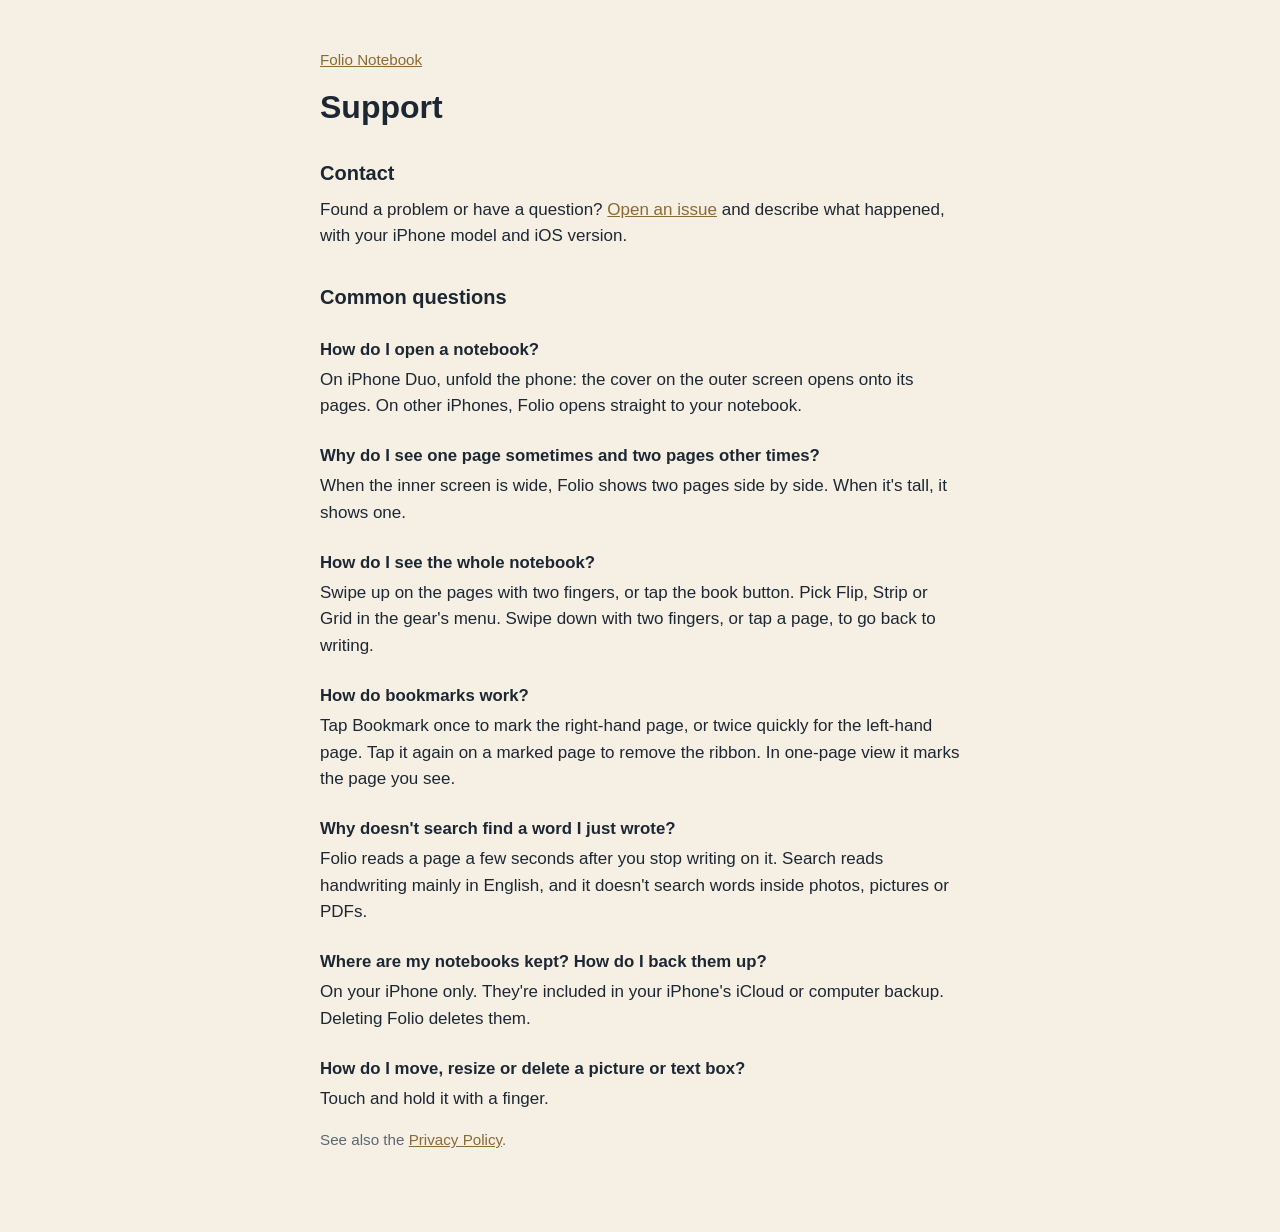
==== support.html @ 7e5097f7 "docs: add Folio Notebook privacy and support pages Co-Authored-By: Claude Opus 5.5 <noreply@anthropi" ====
<!doctype html>
<html lang="en">
<head>
<meta charset="utf-8">
<meta name="viewport" content="width=device-width, initial-scale=1">
<title>Folio Support</title>
<link rel="stylesheet" href="style.css">
</head>
<body>
<main>
<p class="back"><a href="index.html">Folio Notebook</a></p>
<h1>Support</h1>

<h2>Contact</h2>
<p>Found a problem or have a question? <a href="https://github.com/Qifei-C/folio-notebook-support/issues">Open an
issue</a> and describe what happened, with your iPhone model and iOS version.</p>

<h2>Common questions</h2>

<h3>How do I open a notebook?</h3>
<p>On iPhone Duo, unfold the phone: the cover on the outer screen opens onto its pages. On other iPhones, Folio opens
straight to your notebook.</p>

<h3>Why do I see one page sometimes and two pages other times?</h3>
<p>When the inner screen is wide, Folio shows two pages side by side. When it's tall, it shows one.</p>

<h3>How do I see the whole notebook?</h3>
<p>Swipe up on the pages with two fingers, or tap the book button. Pick Flip, Strip or Grid in the gear's menu. Swipe
down with two fingers, or tap a page, to go back to writing.</p>

<h3>How do bookmarks work?</h3>
<p>Tap Bookmark once to mark the right-hand page, or twice quickly for the left-hand page. Tap it again on a marked
page to remove the ribbon. In one-page view it marks the page you see.</p>

<h3>Why doesn't search find a word I just wrote?</h3>
<p>Folio reads a page a few seconds after you stop writing on it. Search reads handwriting mainly in English, and
it doesn't search words inside photos, pictures or PDFs.</p>

<h3>Where are my notebooks kept? How do I back them up?</h3>
<p>On your iPhone only. They're included in your iPhone's iCloud or computer backup. Deleting Folio deletes them.</p>

<h3>How do I move, resize or delete a picture or text box?</h3>
<p>Touch and hold it with a finger.</p>

<p class="meta">See also the <a href="privacy.html">Privacy Policy</a>.</p>
</main>
</body>
</html>
---- style.css ----
:root {
  color-scheme: light dark;
  --paper: #f6f0e4;
  --ink: #1d2733;
  --muted: #5d6673;
  --accent: #8a6a32;
}

@media (prefers-color-scheme: dark) {
  :root {
    --paper: #161c24;
    --ink: #ece6da;
    --muted: #a3abb6;
    --accent: #d9b97e;
  }
}

body {
  margin: 0;
  background: var(--paper);
  color: var(--ink);
  font: 17px/1.55 -apple-system, BlinkMacSystemFont, "Helvetica Neue", sans-serif;
}

main {
  max-width: 40rem;
  margin: 0 auto;
  padding: 3rem 1rem 4rem;
}

h1 { font-size: 2rem; line-height: 1.2; margin: 0 0 0.5rem; }
h2 { font-size: 1.25rem; margin: 2rem 0 0.5rem; }
h3 { font-size: 1.05rem; margin: 1.5rem 0 0.25rem; }
p { margin: 0 0 1rem; }
a { color: var(--accent); }
.meta, .back { color: var(--muted); font-size: 0.95rem; }
.links { padding-left: 1.2rem; }
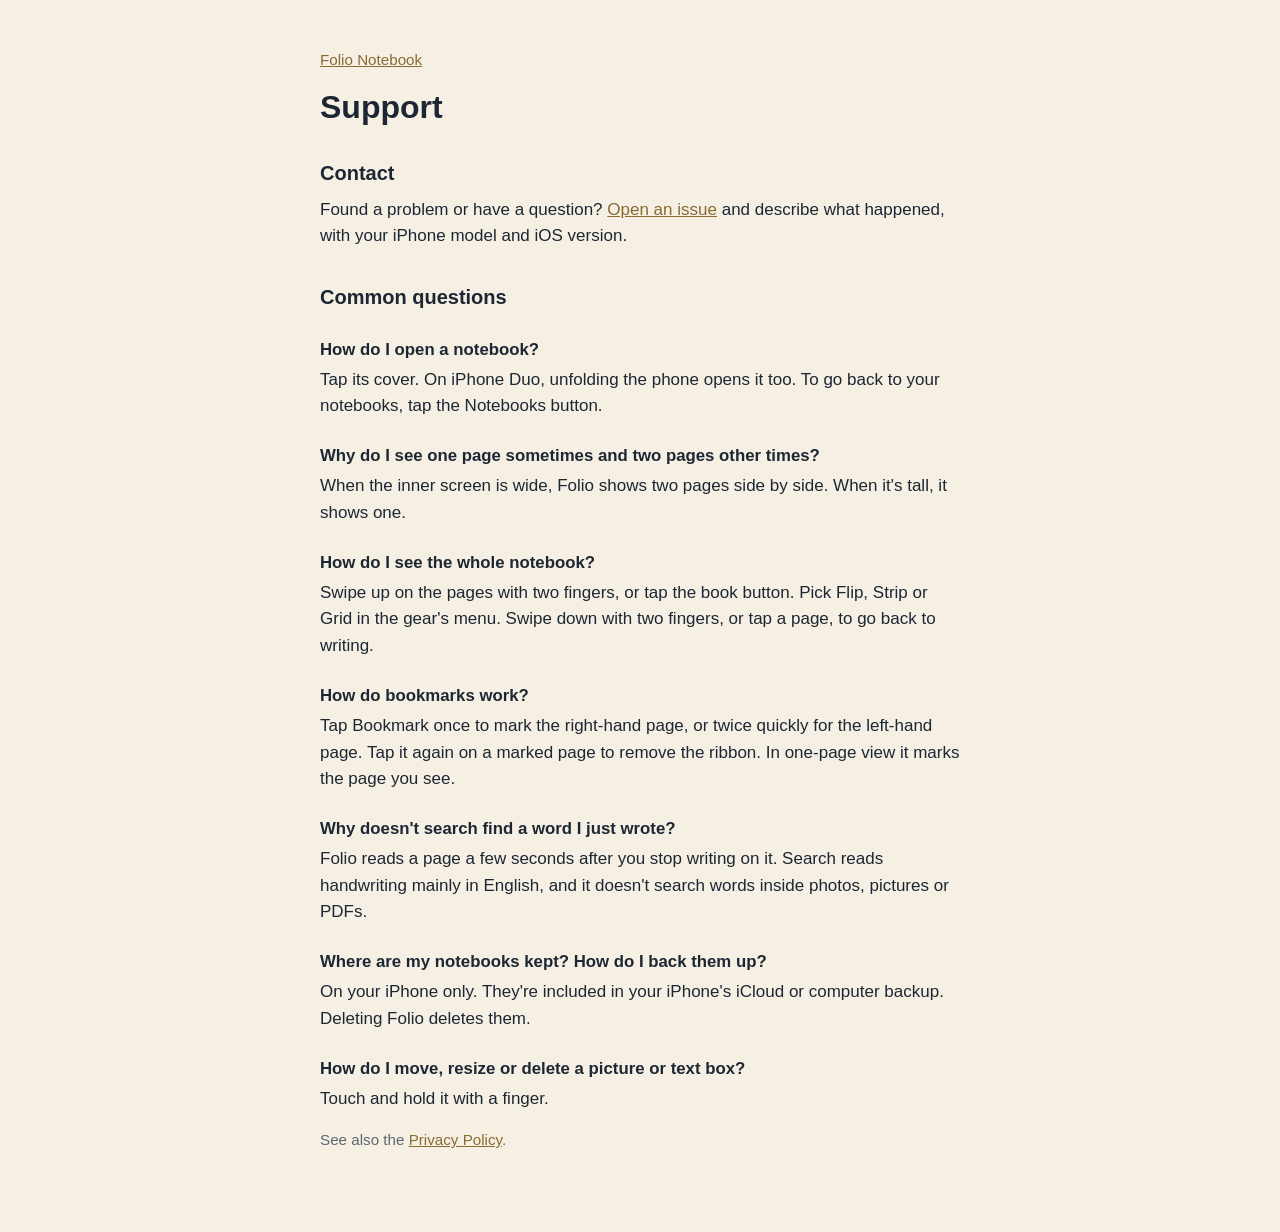
==== commit c704c4bb: "docs: add Markdown privacy and support pages for GitHub links Co-Authored-By: Claude Opus 5.5 <norep" ====
--- a/support.html
+++ b/support.html
@@ -18,8 +18,8 @@
 <h2>Common questions</h2>
 
 <h3>How do I open a notebook?</h3>
-<p>On iPhone Duo, unfold the phone: the cover on the outer screen opens onto its pages. On other iPhones, Folio opens
-straight to your notebook.</p>
+<p>Tap its cover. On iPhone Duo, unfolding the phone opens it too. To go back to your notebooks, tap the Notebooks
+button.</p>
 
 <h3>Why do I see one page sometimes and two pages other times?</h3>
 <p>When the inner screen is wide, Folio shows two pages side by side. When it's tall, it shows one.</p>
